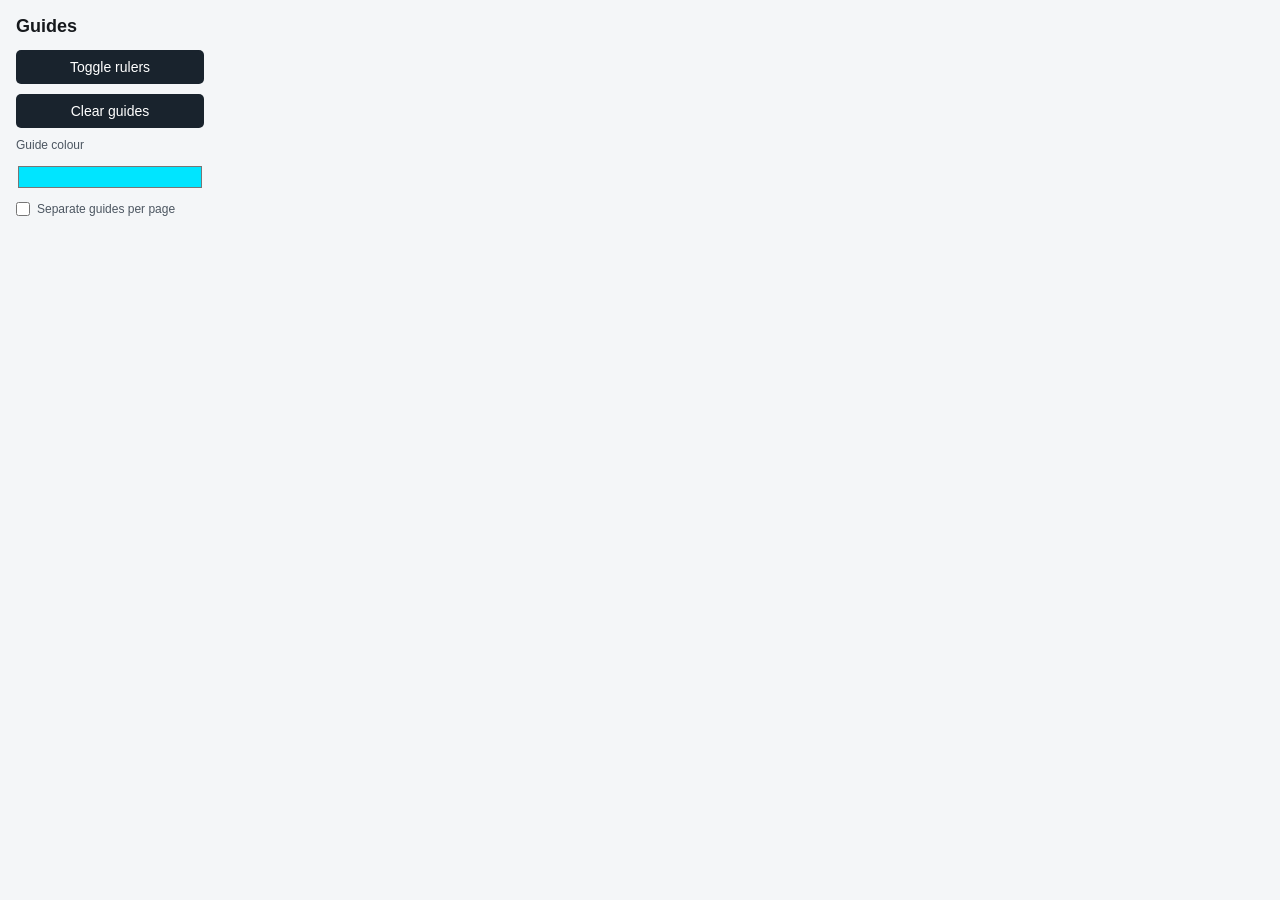
==== popup.html @ c6f2fd6e "Add persistent cross-page ruler guides" ====
<!doctype html>
<html><head><meta charset="utf-8"><meta name="viewport" content="width=device-width,initial-scale=1"><link rel="stylesheet" href="popup.css"></head><body>
  <main><h1>Guides</h1><button id="toggle">Toggle rulers</button><button id="clear">Clear guides</button><label for="color">Guide colour</label><input id="color" type="color" value="#00e5ff"><label class="setting"><input id="separate" type="checkbox"> Separate guides per page</label></main>
  <script src="popup.js"></script>
</body></html>
---- popup.css ----
*{box-sizing:border-box}body{margin:0;width:220px;background:#f4f6f8;color:#16191d;font:14px Arial,sans-serif}main{display:grid;gap:10px;padding:16px}h1{margin:0 0 3px;font-size:18px}button{border:0;border-radius:5px;padding:9px;background:#19232d;color:#fff;font:inherit;cursor:pointer}label{font-size:12px;color:#4c5661}input{width:100%;height:30px;padding:0;border:0;background:none}.setting{display:flex;align-items:center;gap:7px}.setting input{width:14px;height:14px;margin:0}
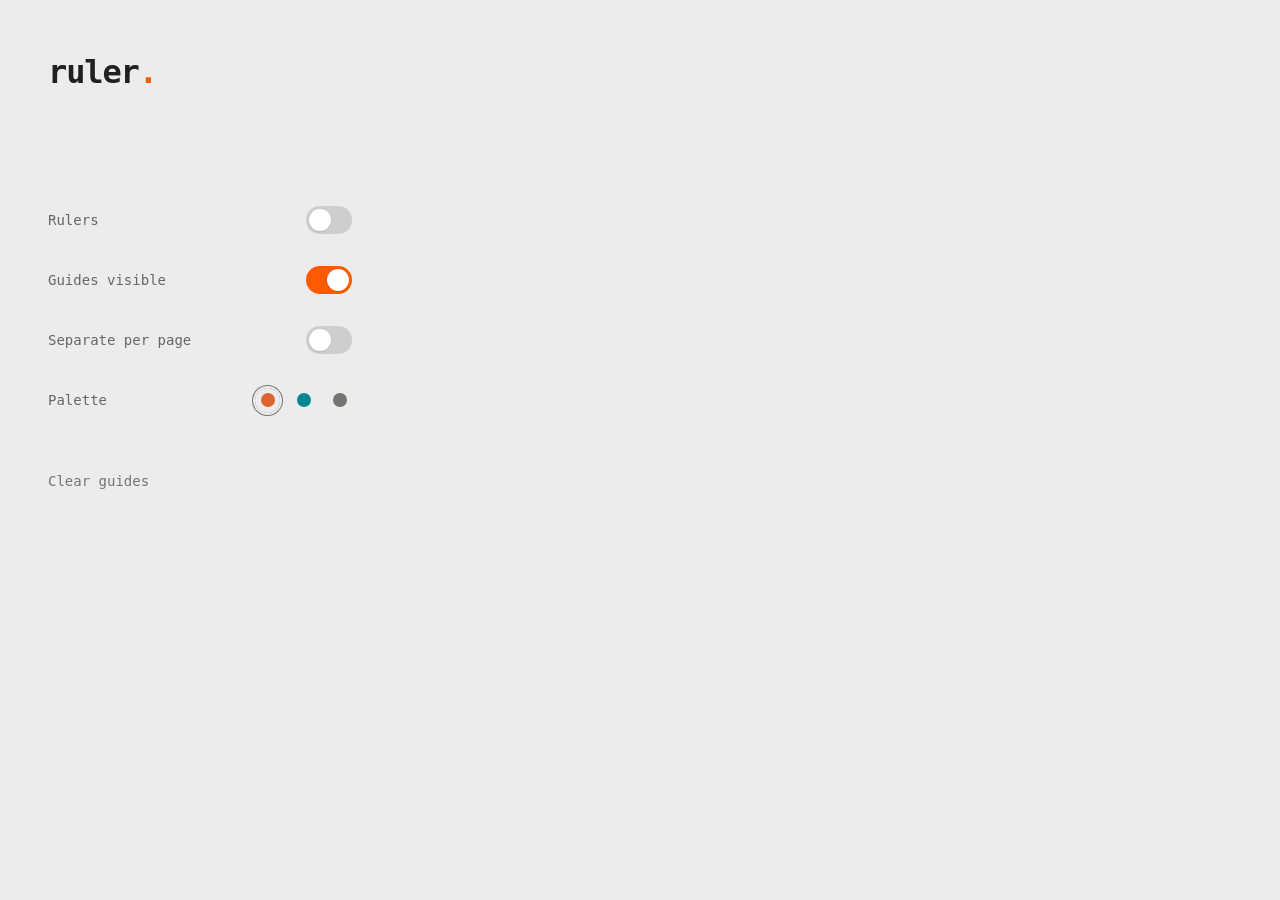
==== commit 1e97c32c: "Ship V1 ruler popup, overlay, and icon" ====
--- a/popup.html
+++ b/popup.html
@@ -1,5 +1,26 @@
 <!doctype html>
-<html><head><meta charset="utf-8"><meta name="viewport" content="width=device-width,initial-scale=1"><link rel="stylesheet" href="popup.css"></head><body>
-  <main><h1>Guides</h1><button id="toggle">Toggle rulers</button><button id="clear">Clear guides</button><label for="color">Guide colour</label><input id="color" type="color" value="#00e5ff"><label class="setting"><input id="separate" type="checkbox"> Separate guides per page</label></main>
+<html lang="en">
+<head>
+  <meta charset="utf-8">
+  <meta name="viewport" content="width=device-width,initial-scale=1">
+  <title>Ruler</title>
+  <link rel="stylesheet" href="popup.css">
+</head>
+<body>
+  <main>
+    <h1 class="wordmark">ruler<span>.</span></h1>
+    <section class="rows" aria-label="Ruler settings">
+      <button id="rulers" class="row" type="button" aria-pressed="false"><span>Rulers</span><span class="pill"><i></i></span></button>
+      <button id="guides" class="row" type="button" aria-pressed="true"><span>Guides visible</span><span class="pill"><i></i></span></button>
+      <label class="row separate" for="separate"><span>Separate per page</span><input id="separate" type="checkbox"></label>
+      <div class="row palette-row"><span>Palette</span><div class="swatches" role="group" aria-label="Palette">
+        <button class="swatch braun" type="button" data-palette="braun" aria-label="Braun palette" aria-pressed="true" title="Braun"><i></i></button>
+        <button class="swatch cyan" type="button" data-palette="cyan" aria-label="Cyan palette" aria-pressed="false" title="Cyan"><i></i></button>
+        <button class="swatch graphite" type="button" data-palette="graphite" aria-label="Graphite palette" aria-pressed="false" title="Graphite"><i></i></button>
+      </div></div>
+    </section>
+    <button id="clear" class="clear" type="button">Clear guides</button>
+  </main>
   <script src="popup.js"></script>
-</body></html>
+</body>
+</html>
--- a/popup.css
+++ b/popup.css
@@ -1 +1 @@
-*{box-sizing:border-box}body{margin:0;width:220px;background:#f4f6f8;color:#16191d;font:14px Arial,sans-serif}main{display:grid;gap:10px;padding:16px}h1{margin:0 0 3px;font-size:18px}button{border:0;border-radius:5px;padding:9px;background:#19232d;color:#fff;font:inherit;cursor:pointer}label{font-size:12px;color:#4c5661}input{width:100%;height:30px;padding:0;border:0;background:none}.setting{display:flex;align-items:center;gap:7px}.setting input{width:14px;height:14px;margin:0}
+*{box-sizing:border-box}body{width:400px;margin:0;background:#ececec;color:#252525;font:14px/1.25 ui-monospace,SFMono-Regular,Menlo,monospace;letter-spacing:0}main{padding:56px 48px 48px}.wordmark{margin:0 0 102px;font:700 32px/1 ui-monospace,SFMono-Regular,Menlo,monospace;letter-spacing:-.035em;color:#202020}.wordmark span{color:#ff5a00}.rows{display:grid;grid-template-columns:1fr}.row{display:flex;align-items:center;justify-content:space-between;min-height:60px;padding:0;color:#666;font:400 14px/1.2 ui-monospace,SFMono-Regular,Menlo,monospace;letter-spacing:0}.row button{font:inherit}.pill{position:relative;width:46px;height:28px;border-radius:16px;background:#cecece;transition:background-color .14s ease}.pill i{position:absolute;top:3px;left:3px;width:22px;height:22px;border-radius:50%;background:#fff;box-shadow:0 1px 2px #0002;transition:transform .14s ease}.row[aria-pressed=true] .pill{background:#ff5a00}.row[aria-pressed=true] .pill i{transform:translateX(18px)}button{cursor:pointer}.row:focus-visible,.swatch:focus-visible,.clear:focus-visible,input:focus-visible{outline:2px solid #ff5a00;outline-offset:3px}.row{border:0;background:transparent;text-align:left}.separate input{appearance:none;position:relative;flex:none;width:46px;height:28px;margin:0;border:0;border-radius:16px;background:#cecece;cursor:pointer;transition:background-color .14s ease}.separate input:before{content:"";position:absolute;top:3px;left:3px;width:22px;height:22px;border-radius:50%;background:#fff;box-shadow:0 1px 2px #0002;transition:transform .14s ease}.separate input:checked{background:#ff5a00}.separate input:checked:before{transform:translateX(18px)}.swatches{display:flex;align-items:center;gap:11px}.swatch{display:flex;align-items:center;justify-content:center;width:25px;height:25px;padding:0;border:0;border-radius:50%;background:transparent}.swatch i{display:block;width:14px;height:14px;border-radius:50%}.swatch.braun i{background:#df6331}.swatch.cyan i{background:#008592}.swatch.graphite i{background:#73756e}.swatch[aria-pressed=true]{box-shadow:0 0 0 2px #ececec,0 0 0 3px #777}.clear{display:block;margin:42px 0 0;padding:0;border:0;background:transparent;color:#747474;text-align:left;font:400 14px/1.4 ui-monospace,SFMono-Regular,Menlo,monospace;letter-spacing:0}.clear:hover{color:#ff5a00}
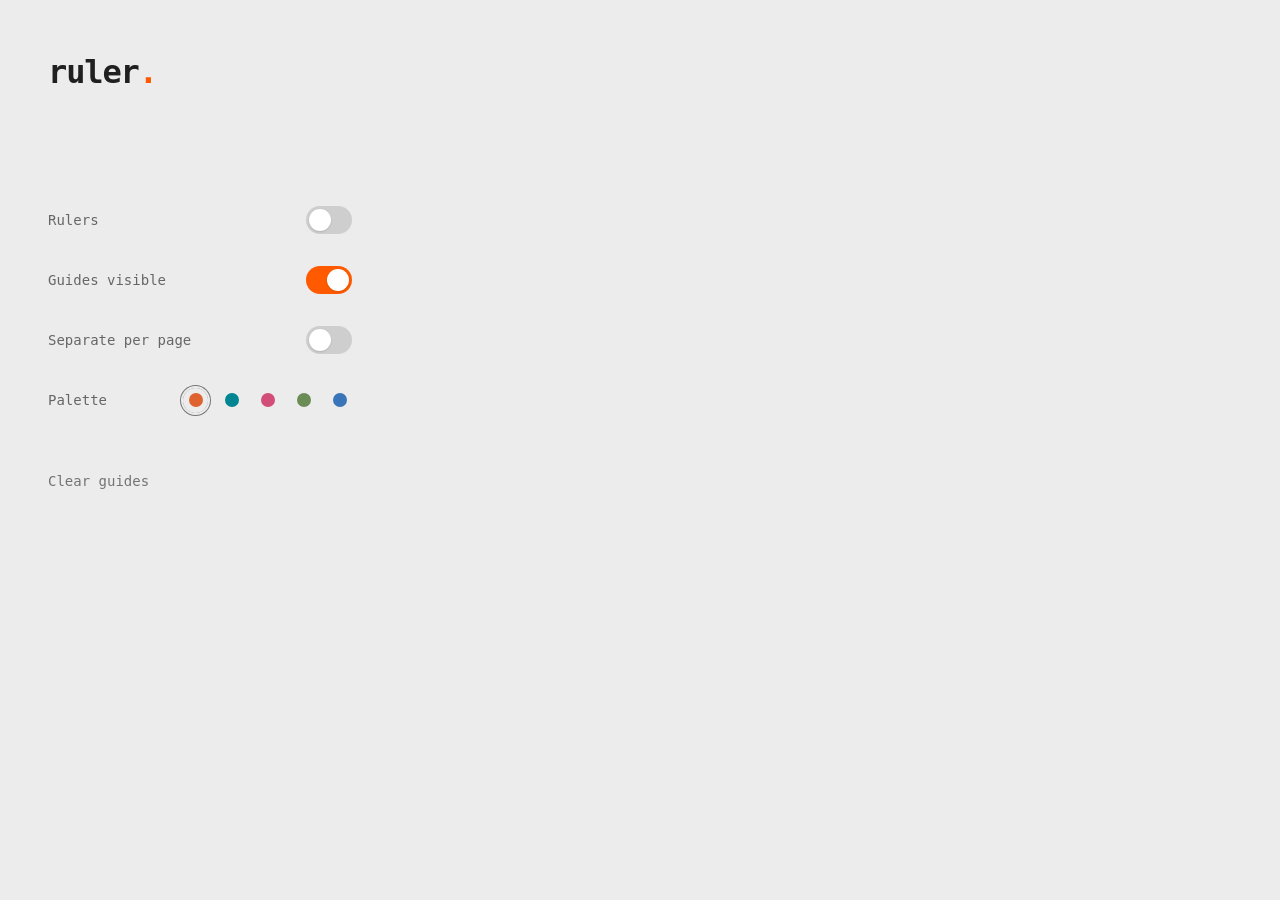
==== commit c8a93d02: "Restore black rulers and expand guide palettes" ====
--- a/popup.html
+++ b/popup.html
@@ -14,9 +14,11 @@
       <button id="guides" class="row" type="button" aria-pressed="true"><span>Guides visible</span><span class="pill"><i></i></span></button>
       <label class="row separate" for="separate"><span>Separate per page</span><input id="separate" type="checkbox"></label>
       <div class="row palette-row"><span>Palette</span><div class="swatches" role="group" aria-label="Palette">
-        <button class="swatch braun" type="button" data-palette="braun" aria-label="Braun palette" aria-pressed="true" title="Braun"><i></i></button>
+        <button class="swatch orange" type="button" data-palette="orange" aria-label="Orange palette" aria-pressed="true" title="Orange"><i></i></button>
         <button class="swatch cyan" type="button" data-palette="cyan" aria-label="Cyan palette" aria-pressed="false" title="Cyan"><i></i></button>
-        <button class="swatch graphite" type="button" data-palette="graphite" aria-label="Graphite palette" aria-pressed="false" title="Graphite"><i></i></button>
+        <button class="swatch pink" type="button" data-palette="pink" aria-label="Pink palette" aria-pressed="false" title="Pink"><i></i></button>
+        <button class="swatch green" type="button" data-palette="green" aria-label="Green palette" aria-pressed="false" title="Green"><i></i></button>
+        <button class="swatch blue" type="button" data-palette="blue" aria-label="Blue palette" aria-pressed="false" title="Blue"><i></i></button>
       </div></div>
     </section>
     <button id="clear" class="clear" type="button">Clear guides</button>
--- a/popup.css
+++ b/popup.css
@@ -1 +1,30 @@
-*{box-sizing:border-box}body{width:400px;margin:0;background:#ececec;color:#252525;font:14px/1.25 ui-monospace,SFMono-Regular,Menlo,monospace;letter-spacing:0}main{padding:56px 48px 48px}.wordmark{margin:0 0 102px;font:700 32px/1 ui-monospace,SFMono-Regular,Menlo,monospace;letter-spacing:-.035em;color:#202020}.wordmark span{color:#ff5a00}.rows{display:grid;grid-template-columns:1fr}.row{display:flex;align-items:center;justify-content:space-between;min-height:60px;padding:0;color:#666;font:400 14px/1.2 ui-monospace,SFMono-Regular,Menlo,monospace;letter-spacing:0}.row button{font:inherit}.pill{position:relative;width:46px;height:28px;border-radius:16px;background:#cecece;transition:background-color .14s ease}.pill i{position:absolute;top:3px;left:3px;width:22px;height:22px;border-radius:50%;background:#fff;box-shadow:0 1px 2px #0002;transition:transform .14s ease}.row[aria-pressed=true] .pill{background:#ff5a00}.row[aria-pressed=true] .pill i{transform:translateX(18px)}button{cursor:pointer}.row:focus-visible,.swatch:focus-visible,.clear:focus-visible,input:focus-visible{outline:2px solid #ff5a00;outline-offset:3px}.row{border:0;background:transparent;text-align:left}.separate input{appearance:none;position:relative;flex:none;width:46px;height:28px;margin:0;border:0;border-radius:16px;background:#cecece;cursor:pointer;transition:background-color .14s ease}.separate input:before{content:"";position:absolute;top:3px;left:3px;width:22px;height:22px;border-radius:50%;background:#fff;box-shadow:0 1px 2px #0002;transition:transform .14s ease}.separate input:checked{background:#ff5a00}.separate input:checked:before{transform:translateX(18px)}.swatches{display:flex;align-items:center;gap:11px}.swatch{display:flex;align-items:center;justify-content:center;width:25px;height:25px;padding:0;border:0;border-radius:50%;background:transparent}.swatch i{display:block;width:14px;height:14px;border-radius:50%}.swatch.braun i{background:#df6331}.swatch.cyan i{background:#008592}.swatch.graphite i{background:#73756e}.swatch[aria-pressed=true]{box-shadow:0 0 0 2px #ececec,0 0 0 3px #777}.clear{display:block;margin:42px 0 0;padding:0;border:0;background:transparent;color:#747474;text-align:left;font:400 14px/1.4 ui-monospace,SFMono-Regular,Menlo,monospace;letter-spacing:0}.clear:hover{color:#ff5a00}
+* { box-sizing: border-box }
+body { width: 400px; margin: 0; background: #ececec; color: #252525; font: 14px/1.25 ui-monospace, SFMono-Regular, Menlo, monospace; letter-spacing: 0 }
+main { padding: 56px 48px 48px }
+.wordmark { margin: 0 0 102px; color: #202020; font: 700 32px/1 ui-monospace, SFMono-Regular, Menlo, monospace; letter-spacing: -.035em }
+.wordmark span { color: #ff5a00 }
+.rows { display: grid; grid-template-columns: 1fr }
+.row { display: flex; align-items: center; justify-content: space-between; min-height: 60px; padding: 0; color: #666; font: 400 14px/1.2 ui-monospace, SFMono-Regular, Menlo, monospace; letter-spacing: 0 }
+.row button { font: inherit }
+.pill { position: relative; width: 46px; height: 28px; border-radius: 16px; background: #cecece; transition: background-color .14s ease }
+.pill i { position: absolute; top: 3px; left: 3px; width: 22px; height: 22px; border-radius: 50%; background: #fff; box-shadow: 0 1px 2px #0002; transition: transform .14s ease }
+.row[aria-pressed=true] .pill { background: #ff5a00 }
+.row[aria-pressed=true] .pill i { transform: translateX(18px) }
+button { cursor: pointer }
+.row:focus-visible, .swatch:focus-visible, .clear:focus-visible, input:focus-visible { outline: 2px solid #ff5a00; outline-offset: 3px }
+.row { border: 0; background: transparent; text-align: left }
+.separate input { appearance: none; position: relative; flex: none; width: 46px; height: 28px; margin: 0; border: 0; border-radius: 16px; background: #cecece; cursor: pointer; transition: background-color .14s ease }
+.separate input:before { content: ""; position: absolute; top: 3px; left: 3px; width: 22px; height: 22px; border-radius: 50%; background: #fff; box-shadow: 0 1px 2px #0002; transition: transform .14s ease }
+.separate input:checked { background: #ff5a00 }
+.separate input:checked:before { transform: translateX(18px) }
+.swatches { display: flex; align-items: center; gap: 11px }
+.swatch { display: flex; align-items: center; justify-content: center; width: 25px; height: 25px; padding: 0; border: 0; border-radius: 50%; background: transparent }
+.swatch i { display: block; width: 14px; height: 14px; border-radius: 50% }
+.swatch.orange i { background: #df6331 }
+.swatch.cyan i { background: #008592 }
+.swatch.pink i { background: #d24d77 }
+.swatch.green i { background: #6c8c55 }
+.swatch.blue i { background: #3975b8 }
+.swatch[aria-pressed=true] { box-shadow: 0 0 0 2px #ececec, 0 0 0 3px #777 }
+.clear { display: block; margin: 42px 0 0; padding: 0; border: 0; background: transparent; color: #747474; text-align: left; font: 400 14px/1.4 ui-monospace, SFMono-Regular, Menlo, monospace; letter-spacing: 0 }
+.clear:hover { color: #ff5a00 }
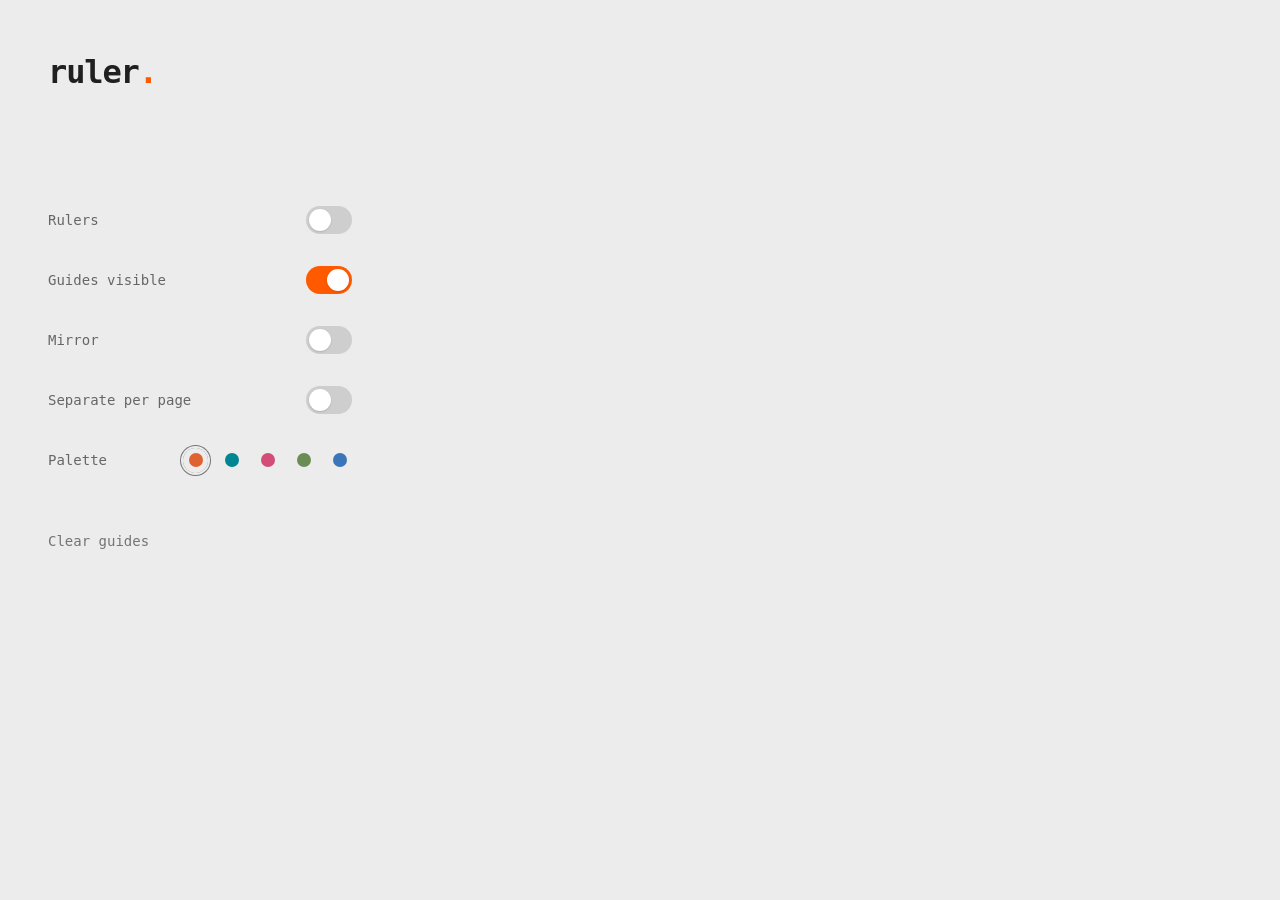
==== commit 6549bd4d: "Merge remote-tracking branch 'worker/guides-mvp'" ====
--- a/popup.html
+++ b/popup.html
@@ -12,6 +12,7 @@
     <section class="rows" aria-label="Ruler settings">
       <button id="rulers" class="row" type="button" aria-pressed="false"><span>Rulers</span><span class="pill"><i></i></span></button>
       <button id="guides" class="row" type="button" aria-pressed="true"><span>Guides visible</span><span class="pill"><i></i></span></button>
+      <button id="mirror" class="row" type="button" aria-pressed="false"><span>Mirror</span><span class="pill"><i></i></span></button>
       <label class="row separate" for="separate"><span>Separate per page</span><input id="separate" type="checkbox"></label>
       <div class="row palette-row"><span>Palette</span><div class="swatches" role="group" aria-label="Palette">
         <button class="swatch orange" type="button" data-palette="orange" aria-label="Orange palette" aria-pressed="true" title="Orange"><i></i></button>
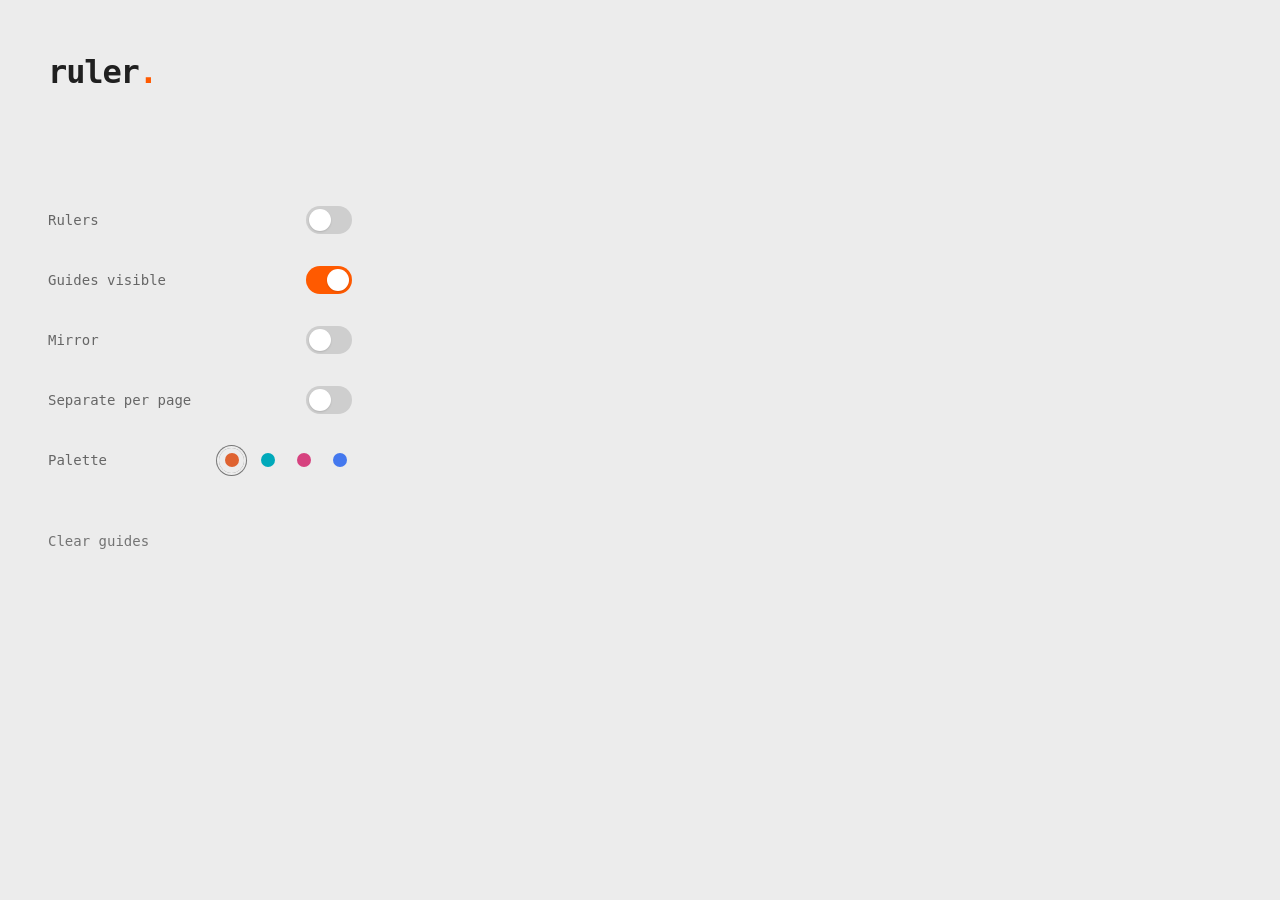
==== commit 10dfaf01: "Mirror switch, pink and blue palettes and overlay edits made directly in this copy (19:24)" ====
--- a/popup.html
+++ b/popup.html
@@ -15,10 +15,9 @@
       <button id="mirror" class="row" type="button" aria-pressed="false"><span>Mirror</span><span class="pill"><i></i></span></button>
       <label class="row separate" for="separate"><span>Separate per page</span><input id="separate" type="checkbox"></label>
       <div class="row palette-row"><span>Palette</span><div class="swatches" role="group" aria-label="Palette">
-        <button class="swatch orange" type="button" data-palette="orange" aria-label="Orange palette" aria-pressed="true" title="Orange"><i></i></button>
+        <button class="swatch braun" type="button" data-palette="braun" aria-label="Braun palette" aria-pressed="true" title="Braun"><i></i></button>
         <button class="swatch cyan" type="button" data-palette="cyan" aria-label="Cyan palette" aria-pressed="false" title="Cyan"><i></i></button>
         <button class="swatch pink" type="button" data-palette="pink" aria-label="Pink palette" aria-pressed="false" title="Pink"><i></i></button>
-        <button class="swatch green" type="button" data-palette="green" aria-label="Green palette" aria-pressed="false" title="Green"><i></i></button>
         <button class="swatch blue" type="button" data-palette="blue" aria-label="Blue palette" aria-pressed="false" title="Blue"><i></i></button>
       </div></div>
     </section>
--- a/popup.css
+++ b/popup.css
@@ -1,30 +1 @@
-* { box-sizing: border-box }
-body { width: 400px; margin: 0; background: #ececec; color: #252525; font: 14px/1.25 ui-monospace, SFMono-Regular, Menlo, monospace; letter-spacing: 0 }
-main { padding: 56px 48px 48px }
-.wordmark { margin: 0 0 102px; color: #202020; font: 700 32px/1 ui-monospace, SFMono-Regular, Menlo, monospace; letter-spacing: -.035em }
-.wordmark span { color: #ff5a00 }
-.rows { display: grid; grid-template-columns: 1fr }
-.row { display: flex; align-items: center; justify-content: space-between; min-height: 60px; padding: 0; color: #666; font: 400 14px/1.2 ui-monospace, SFMono-Regular, Menlo, monospace; letter-spacing: 0 }
-.row button { font: inherit }
-.pill { position: relative; width: 46px; height: 28px; border-radius: 16px; background: #cecece; transition: background-color .14s ease }
-.pill i { position: absolute; top: 3px; left: 3px; width: 22px; height: 22px; border-radius: 50%; background: #fff; box-shadow: 0 1px 2px #0002; transition: transform .14s ease }
-.row[aria-pressed=true] .pill { background: #ff5a00 }
-.row[aria-pressed=true] .pill i { transform: translateX(18px) }
-button { cursor: pointer }
-.row:focus-visible, .swatch:focus-visible, .clear:focus-visible, input:focus-visible { outline: 2px solid #ff5a00; outline-offset: 3px }
-.row { border: 0; background: transparent; text-align: left }
-.separate input { appearance: none; position: relative; flex: none; width: 46px; height: 28px; margin: 0; border: 0; border-radius: 16px; background: #cecece; cursor: pointer; transition: background-color .14s ease }
-.separate input:before { content: ""; position: absolute; top: 3px; left: 3px; width: 22px; height: 22px; border-radius: 50%; background: #fff; box-shadow: 0 1px 2px #0002; transition: transform .14s ease }
-.separate input:checked { background: #ff5a00 }
-.separate input:checked:before { transform: translateX(18px) }
-.swatches { display: flex; align-items: center; gap: 11px }
-.swatch { display: flex; align-items: center; justify-content: center; width: 25px; height: 25px; padding: 0; border: 0; border-radius: 50%; background: transparent }
-.swatch i { display: block; width: 14px; height: 14px; border-radius: 50% }
-.swatch.orange i { background: #df6331 }
-.swatch.cyan i { background: #008592 }
-.swatch.pink i { background: #d24d77 }
-.swatch.green i { background: #6c8c55 }
-.swatch.blue i { background: #3975b8 }
-.swatch[aria-pressed=true] { box-shadow: 0 0 0 2px #ececec, 0 0 0 3px #777 }
-.clear { display: block; margin: 42px 0 0; padding: 0; border: 0; background: transparent; color: #747474; text-align: left; font: 400 14px/1.4 ui-monospace, SFMono-Regular, Menlo, monospace; letter-spacing: 0 }
-.clear:hover { color: #ff5a00 }
+*{box-sizing:border-box}body{width:400px;margin:0;background:#ececec;color:#252525;font:14px/1.25 ui-monospace,SFMono-Regular,Menlo,monospace;letter-spacing:0}main{padding:56px 48px 48px}.wordmark{margin:0 0 102px;font:700 32px/1 ui-monospace,SFMono-Regular,Menlo,monospace;letter-spacing:-.035em;color:#202020}.wordmark span{color:#ff5a00}.rows{display:grid;grid-template-columns:1fr}.row{display:flex;align-items:center;justify-content:space-between;min-height:60px;padding:0;color:#666;font:400 14px/1.2 ui-monospace,SFMono-Regular,Menlo,monospace;letter-spacing:0}.row button{font:inherit}.pill{position:relative;width:46px;height:28px;border-radius:16px;background:#cecece;transition:background-color .14s ease}.pill i{position:absolute;top:3px;left:3px;width:22px;height:22px;border-radius:50%;background:#fff;box-shadow:0 1px 2px #0002;transition:transform .14s ease}.row[aria-pressed=true] .pill{background:#ff5a00}.row[aria-pressed=true] .pill i{transform:translateX(18px)}button{cursor:pointer}.row:focus-visible,.swatch:focus-visible,.clear:focus-visible,input:focus-visible{outline:2px solid #ff5a00;outline-offset:3px}.row{border:0;background:transparent;text-align:left}.separate input{appearance:none;position:relative;flex:none;width:46px;height:28px;margin:0;border:0;border-radius:16px;background:#cecece;cursor:pointer;transition:background-color .14s ease}.separate input:before{content:"";position:absolute;top:3px;left:3px;width:22px;height:22px;border-radius:50%;background:#fff;box-shadow:0 1px 2px #0002;transition:transform .14s ease}.separate input:checked{background:#ff5a00}.separate input:checked:before{transform:translateX(18px)}.swatches{display:flex;align-items:center;gap:11px}.swatch{display:flex;align-items:center;justify-content:center;width:25px;height:25px;padding:0;border:0;border-radius:50%;background:transparent}.swatch i{display:block;width:14px;height:14px;border-radius:50%}.swatch.braun i{background:#df6331}.swatch.cyan i{background:#00a9ba}.swatch.pink i{background:#d6427f}.swatch.blue i{background:#4478ee}.swatch[aria-pressed=true]{box-shadow:0 0 0 2px #ececec,0 0 0 3px #777}.clear{display:block;margin:42px 0 0;padding:0;border:0;background:transparent;color:#747474;text-align:left;font:400 14px/1.4 ui-monospace,SFMono-Regular,Menlo,monospace;letter-spacing:0}.clear:hover{color:#ff5a00}
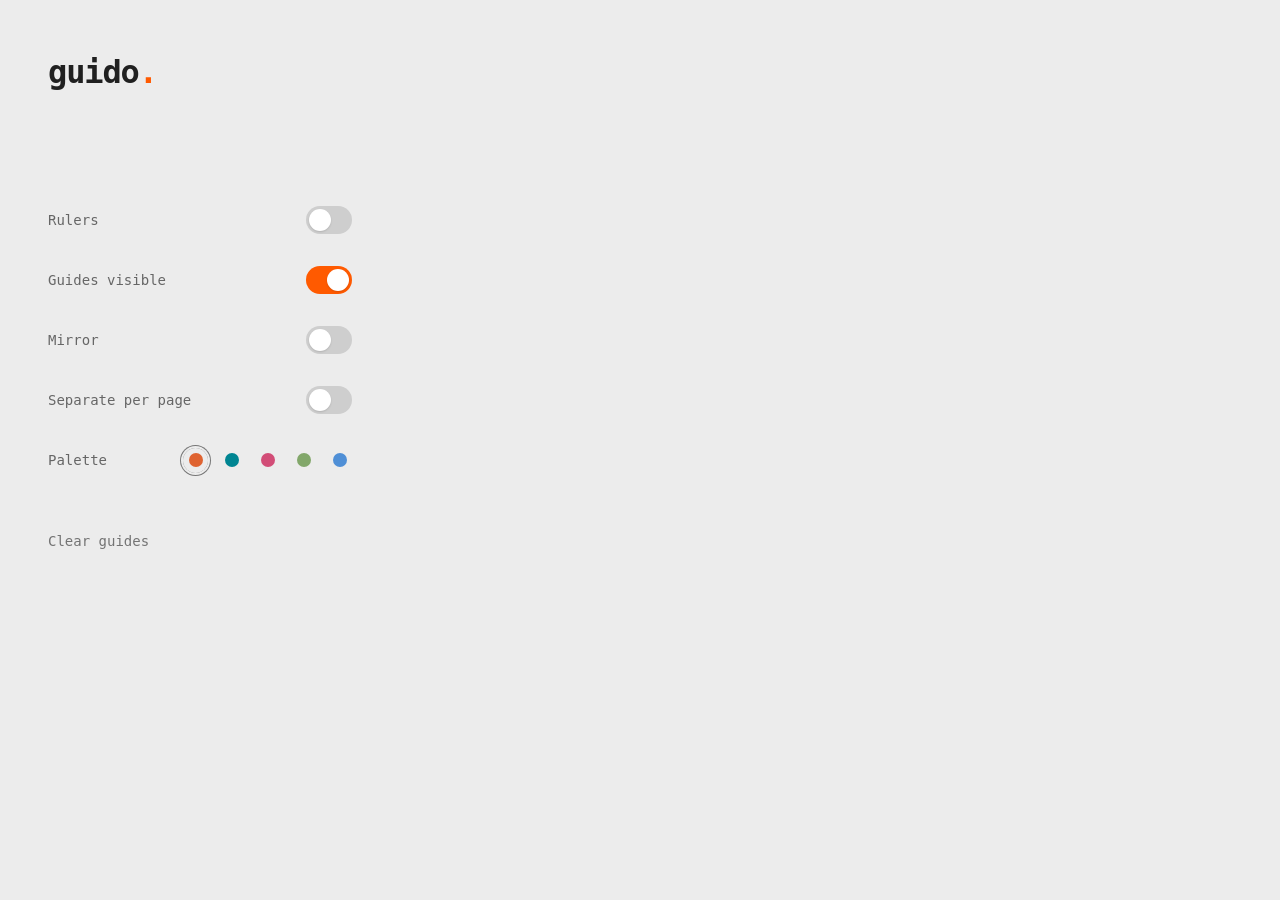
==== commit c70ad98f: "Rename to Guido: extension name, dropdown wordmark, demo page and readme" ====
--- a/popup.html
+++ b/popup.html
@@ -3,21 +3,22 @@
 <head>
   <meta charset="utf-8">
   <meta name="viewport" content="width=device-width,initial-scale=1">
-  <title>Ruler</title>
+  <title>Guido</title>
   <link rel="stylesheet" href="popup.css">
 </head>
 <body>
   <main>
-    <h1 class="wordmark">ruler<span>.</span></h1>
-    <section class="rows" aria-label="Ruler settings">
+    <h1 class="wordmark">guido<span>.</span></h1>
+    <section class="rows" aria-label="Guido settings">
       <button id="rulers" class="row" type="button" aria-pressed="false"><span>Rulers</span><span class="pill"><i></i></span></button>
       <button id="guides" class="row" type="button" aria-pressed="true"><span>Guides visible</span><span class="pill"><i></i></span></button>
       <button id="mirror" class="row" type="button" aria-pressed="false"><span>Mirror</span><span class="pill"><i></i></span></button>
       <label class="row separate" for="separate"><span>Separate per page</span><input id="separate" type="checkbox"></label>
       <div class="row palette-row"><span>Palette</span><div class="swatches" role="group" aria-label="Palette">
-        <button class="swatch braun" type="button" data-palette="braun" aria-label="Braun palette" aria-pressed="true" title="Braun"><i></i></button>
+        <button class="swatch orange" type="button" data-palette="orange" aria-label="Orange palette" aria-pressed="true" title="Orange"><i></i></button>
         <button class="swatch cyan" type="button" data-palette="cyan" aria-label="Cyan palette" aria-pressed="false" title="Cyan"><i></i></button>
         <button class="swatch pink" type="button" data-palette="pink" aria-label="Pink palette" aria-pressed="false" title="Pink"><i></i></button>
+        <button class="swatch green" type="button" data-palette="green" aria-label="Green palette" aria-pressed="false" title="Green"><i></i></button>
         <button class="swatch blue" type="button" data-palette="blue" aria-label="Blue palette" aria-pressed="false" title="Blue"><i></i></button>
       </div></div>
     </section>
--- a/popup.css
+++ b/popup.css
@@ -1 +1,30 @@
-*{box-sizing:border-box}body{width:400px;margin:0;background:#ececec;color:#252525;font:14px/1.25 ui-monospace,SFMono-Regular,Menlo,monospace;letter-spacing:0}main{padding:56px 48px 48px}.wordmark{margin:0 0 102px;font:700 32px/1 ui-monospace,SFMono-Regular,Menlo,monospace;letter-spacing:-.035em;color:#202020}.wordmark span{color:#ff5a00}.rows{display:grid;grid-template-columns:1fr}.row{display:flex;align-items:center;justify-content:space-between;min-height:60px;padding:0;color:#666;font:400 14px/1.2 ui-monospace,SFMono-Regular,Menlo,monospace;letter-spacing:0}.row button{font:inherit}.pill{position:relative;width:46px;height:28px;border-radius:16px;background:#cecece;transition:background-color .14s ease}.pill i{position:absolute;top:3px;left:3px;width:22px;height:22px;border-radius:50%;background:#fff;box-shadow:0 1px 2px #0002;transition:transform .14s ease}.row[aria-pressed=true] .pill{background:#ff5a00}.row[aria-pressed=true] .pill i{transform:translateX(18px)}button{cursor:pointer}.row:focus-visible,.swatch:focus-visible,.clear:focus-visible,input:focus-visible{outline:2px solid #ff5a00;outline-offset:3px}.row{border:0;background:transparent;text-align:left}.separate input{appearance:none;position:relative;flex:none;width:46px;height:28px;margin:0;border:0;border-radius:16px;background:#cecece;cursor:pointer;transition:background-color .14s ease}.separate input:before{content:"";position:absolute;top:3px;left:3px;width:22px;height:22px;border-radius:50%;background:#fff;box-shadow:0 1px 2px #0002;transition:transform .14s ease}.separate input:checked{background:#ff5a00}.separate input:checked:before{transform:translateX(18px)}.swatches{display:flex;align-items:center;gap:11px}.swatch{display:flex;align-items:center;justify-content:center;width:25px;height:25px;padding:0;border:0;border-radius:50%;background:transparent}.swatch i{display:block;width:14px;height:14px;border-radius:50%}.swatch.braun i{background:#df6331}.swatch.cyan i{background:#00a9ba}.swatch.pink i{background:#d6427f}.swatch.blue i{background:#4478ee}.swatch[aria-pressed=true]{box-shadow:0 0 0 2px #ececec,0 0 0 3px #777}.clear{display:block;margin:42px 0 0;padding:0;border:0;background:transparent;color:#747474;text-align:left;font:400 14px/1.4 ui-monospace,SFMono-Regular,Menlo,monospace;letter-spacing:0}.clear:hover{color:#ff5a00}
+* { box-sizing: border-box }
+body { width: 400px; margin: 0; background: #ececec; color: #252525; font: 14px/1.25 ui-monospace, SFMono-Regular, Menlo, monospace; letter-spacing: 0 }
+main { padding: 56px 48px 48px }
+.wordmark { margin: 0 0 102px; color: #202020; font: 700 32px/1 ui-monospace, SFMono-Regular, Menlo, monospace; letter-spacing: -.035em }
+.wordmark span { color: #ff5a00 }
+.rows { display: grid; grid-template-columns: 1fr }
+.row { display: flex; align-items: center; justify-content: space-between; min-height: 60px; padding: 0; color: #666; font: 400 14px/1.2 ui-monospace, SFMono-Regular, Menlo, monospace; letter-spacing: 0 }
+.row button { font: inherit }
+.pill { position: relative; width: 46px; height: 28px; border-radius: 16px; background: #cecece; transition: background-color .14s ease }
+.pill i { position: absolute; top: 3px; left: 3px; width: 22px; height: 22px; border-radius: 50%; background: #fff; box-shadow: 0 1px 2px #0002; transition: transform .14s ease }
+.row[aria-pressed=true] .pill { background: #ff5a00 }
+.row[aria-pressed=true] .pill i { transform: translateX(18px) }
+button { cursor: pointer }
+.row:focus-visible, .swatch:focus-visible, .clear:focus-visible, input:focus-visible { outline: 2px solid #ff5a00; outline-offset: 3px }
+.row { border: 0; background: transparent; text-align: left }
+.separate input { appearance: none; position: relative; flex: none; width: 46px; height: 28px; margin: 0; border: 0; border-radius: 16px; background: #cecece; cursor: pointer; transition: background-color .14s ease }
+.separate input:before { content: ""; position: absolute; top: 3px; left: 3px; width: 22px; height: 22px; border-radius: 50%; background: #fff; box-shadow: 0 1px 2px #0002; transition: transform .14s ease }
+.separate input:checked { background: #ff5a00 }
+.separate input:checked:before { transform: translateX(18px) }
+.swatches { display: flex; align-items: center; gap: 11px }
+.swatch { display: flex; align-items: center; justify-content: center; width: 25px; height: 25px; padding: 0; border: 0; border-radius: 50%; background: transparent }
+.swatch i { display: block; width: 14px; height: 14px; border-radius: 50% }
+.swatch.orange i { background: #df6331 }
+.swatch.cyan i { background: #008592 }
+.swatch.pink i { background: #d24d77 }
+.swatch.green i { background: #82a76a }
+.swatch.blue i { background: #4f8fd6 }
+.swatch[aria-pressed=true] { box-shadow: 0 0 0 2px #ececec, 0 0 0 3px #777 }
+.clear { display: block; margin: 42px 0 0; padding: 0; border: 0; background: transparent; color: #747474; text-align: left; font: 400 14px/1.4 ui-monospace, SFMono-Regular, Menlo, monospace; letter-spacing: 0 }
+.clear:hover { color: #ff5a00 }
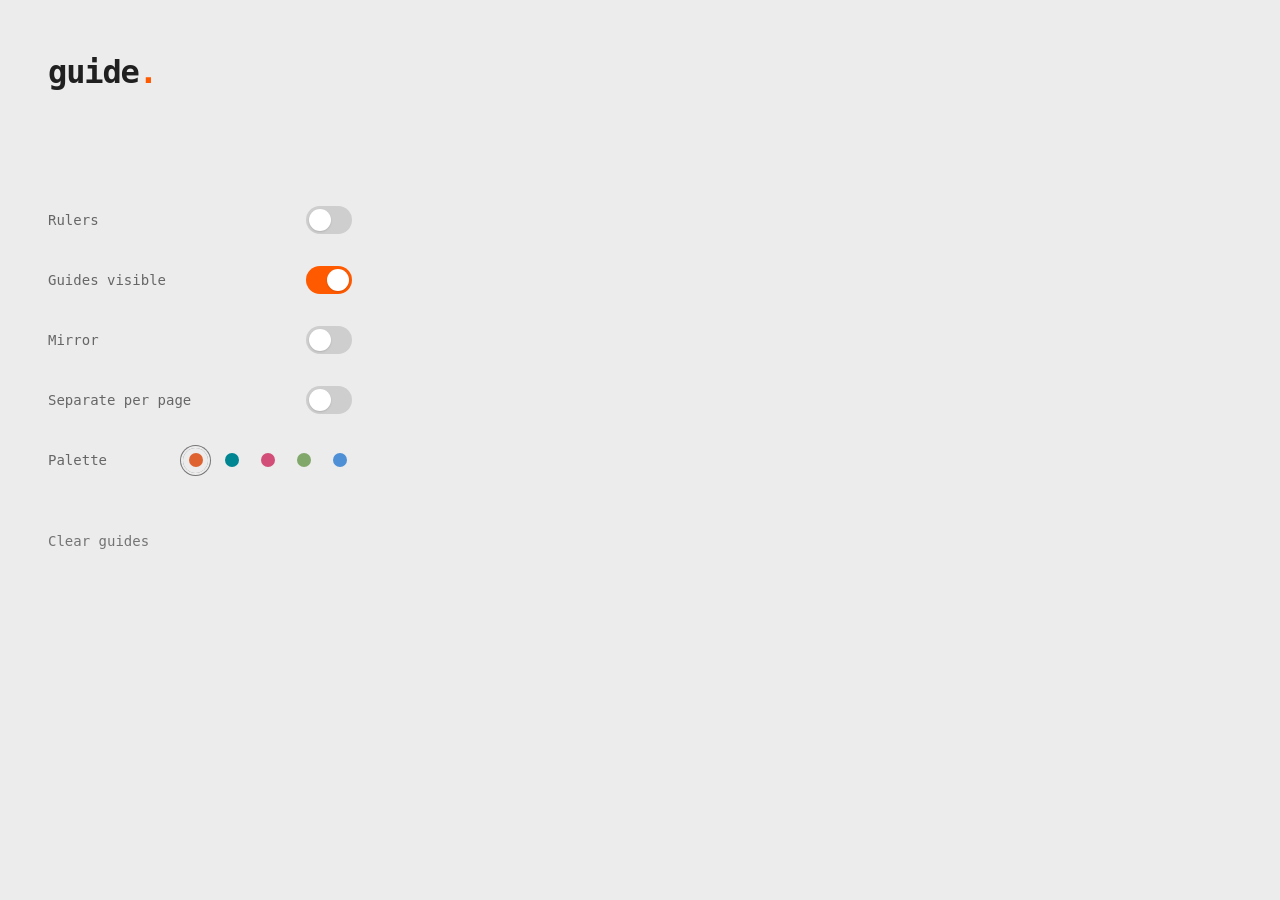
==== commit 9556fb1a: "Name is Guide: extension, dropdown wordmark, demo page and readme" ====
--- a/popup.html
+++ b/popup.html
@@ -3,13 +3,13 @@
 <head>
   <meta charset="utf-8">
   <meta name="viewport" content="width=device-width,initial-scale=1">
-  <title>Guido</title>
+  <title>Guide</title>
   <link rel="stylesheet" href="popup.css">
 </head>
 <body>
   <main>
-    <h1 class="wordmark">guido<span>.</span></h1>
-    <section class="rows" aria-label="Guido settings">
+    <h1 class="wordmark">guide<span>.</span></h1>
+    <section class="rows" aria-label="Guide settings">
       <button id="rulers" class="row" type="button" aria-pressed="false"><span>Rulers</span><span class="pill"><i></i></span></button>
       <button id="guides" class="row" type="button" aria-pressed="true"><span>Guides visible</span><span class="pill"><i></i></span></button>
       <button id="mirror" class="row" type="button" aria-pressed="false"><span>Mirror</span><span class="pill"><i></i></span></button>
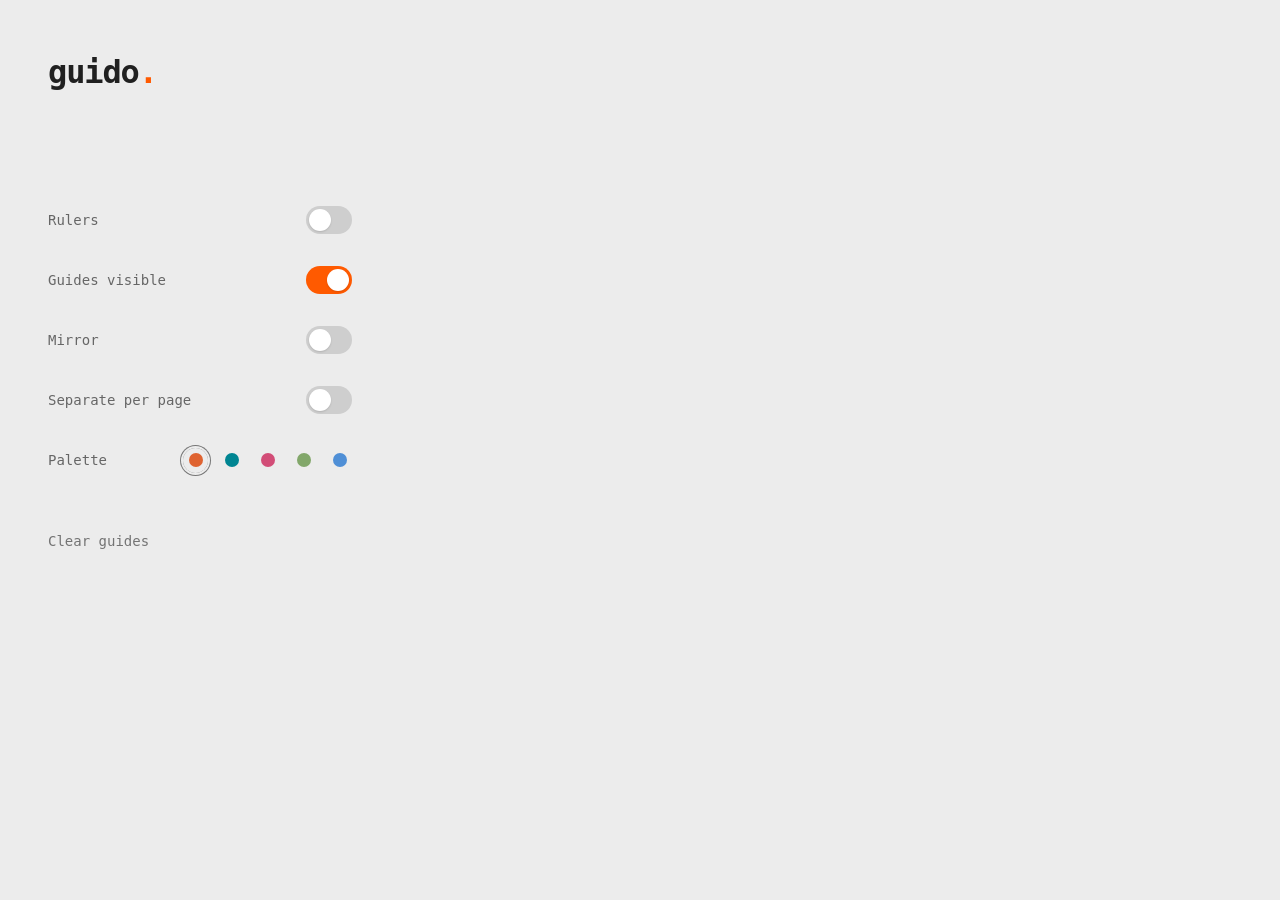
==== commit 4121994c: "Name is Guido" ====
--- a/popup.html
+++ b/popup.html
@@ -8,7 +8,7 @@
 </head>
 <body>
   <main>
-    <h1 class="wordmark">guide<span>.</span></h1>
+    <h1 class="wordmark">guido<span>.</span></h1>
     <section class="rows" aria-label="Guide settings">
       <button id="rulers" class="row" type="button" aria-pressed="false"><span>Rulers</span><span class="pill"><i></i></span></button>
       <button id="guides" class="row" type="button" aria-pressed="true"><span>Guides visible</span><span class="pill"><i></i></span></button>
